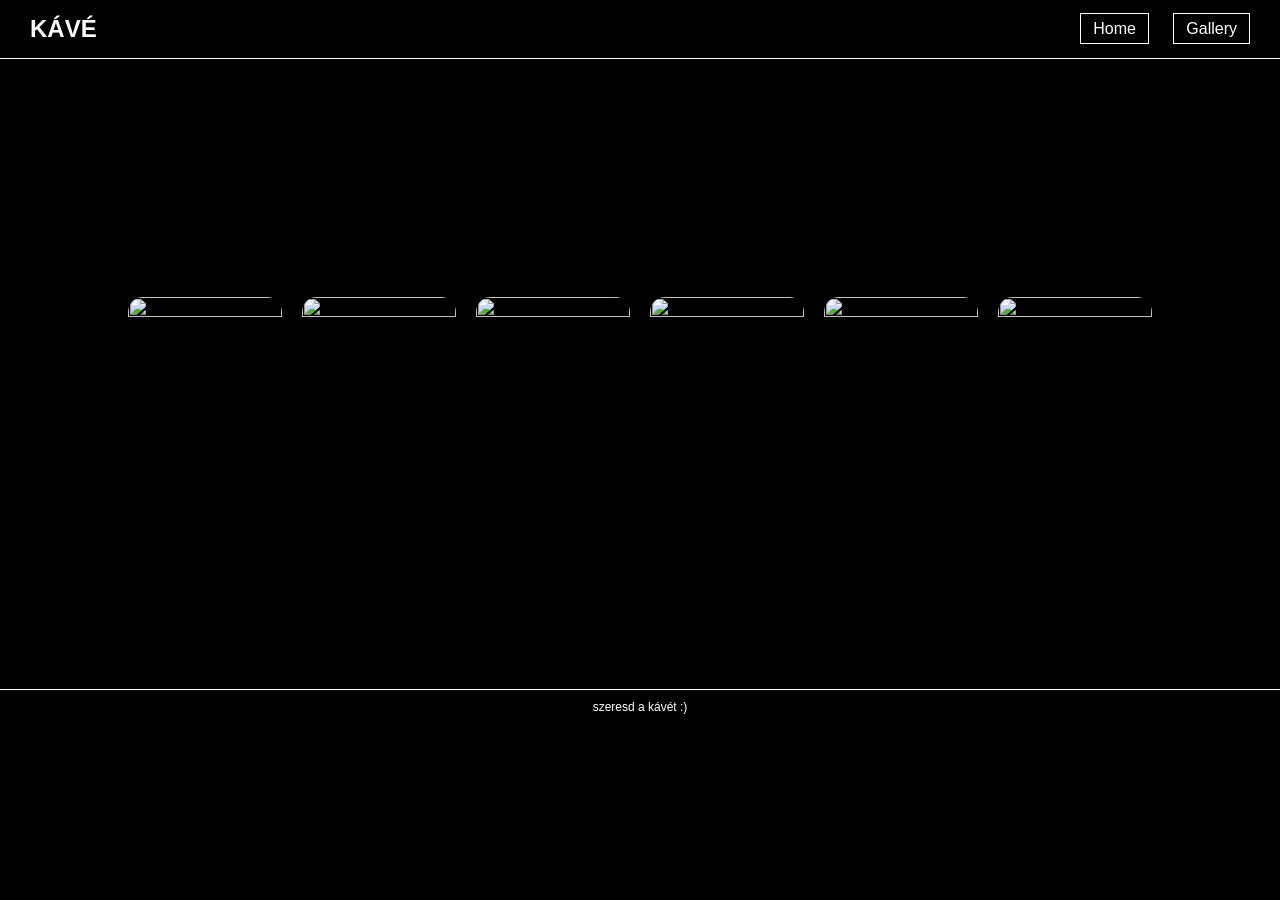
==== gallery.html @ 64d6b629 "Create gallery.html" ====
<!DOCTYPE html>
<html lang="hu">
<head>
    <meta charset="UTF-8">
    <title>Kávé - Galéria</title>
    <link rel="stylesheet" href="style.css">
</head>
<body>

<header>
    <div class="logo">KÁVÉ</div>
    <div class="nav-buttons">
        <a href="index.html">Home</a>
        <a href="gallery.html">Gallery</a>
    </div>
</header>

<main>
    <div class="gallery">
        <img src="https://images.unsplash.com/photo-1509042239860-f550ce710b93">
        <img src="https://images.unsplash.com/photo-1495474472287-4d71bcdd2085">
        <img src="https://images.unsplash.com/photo-1504753793650-d4a2b783c15e">
        <img src="https://images.unsplash.com/photo-1512568400610-62da28bc8a13">
        <img src="https://images.unsplash.com/photo-1461023058943-07fcbe16d735">
        <img src="https://images.unsplash.com/photo-1442512595331-e89e73853f31">
    </div>
</main>

<footer>
    szeresd a kávét :)
</footer>

</body>
</html>
---- style.css ----
body {
    margin: 0;
    background-color: black;
    color: white;
    font-family: Arial, sans-serif;
}

/* HEADER */
header {
    display: flex;
    justify-content: space-between;
    align-items: center;
    padding: 15px 30px;
    border-bottom: 1px solid white;
}

.logo {
    font-size: 24px;
    font-weight: bold;
}

.nav-buttons a {
    color: white;
    text-decoration: none;
    margin-left: 20px;
    border: 1px solid white;
    padding: 6px 12px;
    transition: 0.3s;
}

.nav-buttons a:hover {
    background-color: white;
    color: black;
}

/* MAIN */
main {
    display: flex;
    justify-content: center;
    align-items: center;
    min-height: 70vh;
}

/* HOME IMAGE */
main img {
    max-width: 300px;
    width: 100%;
    border-radius: 10px;
}

/* GALLERY */
.gallery {
    display: grid;
    grid-template-columns: repeat(auto-fit, minmax(150px, 1fr));
    gap: 20px;
    width: 80%;
}

.gallery img {
    width: 100%;
    aspect-ratio: 1 / 1; /* négyzet */
    object-fit: cover;
    border-radius: 15px;
    transition: transform 0.3s ease;
}

.gallery img:hover {
    transform: scale(1.1);
}

/* FOOTER */
footer {
    text-align: center;
    padding: 10px;
    font-size: 12px;
    border-top: 1px solid white;
}
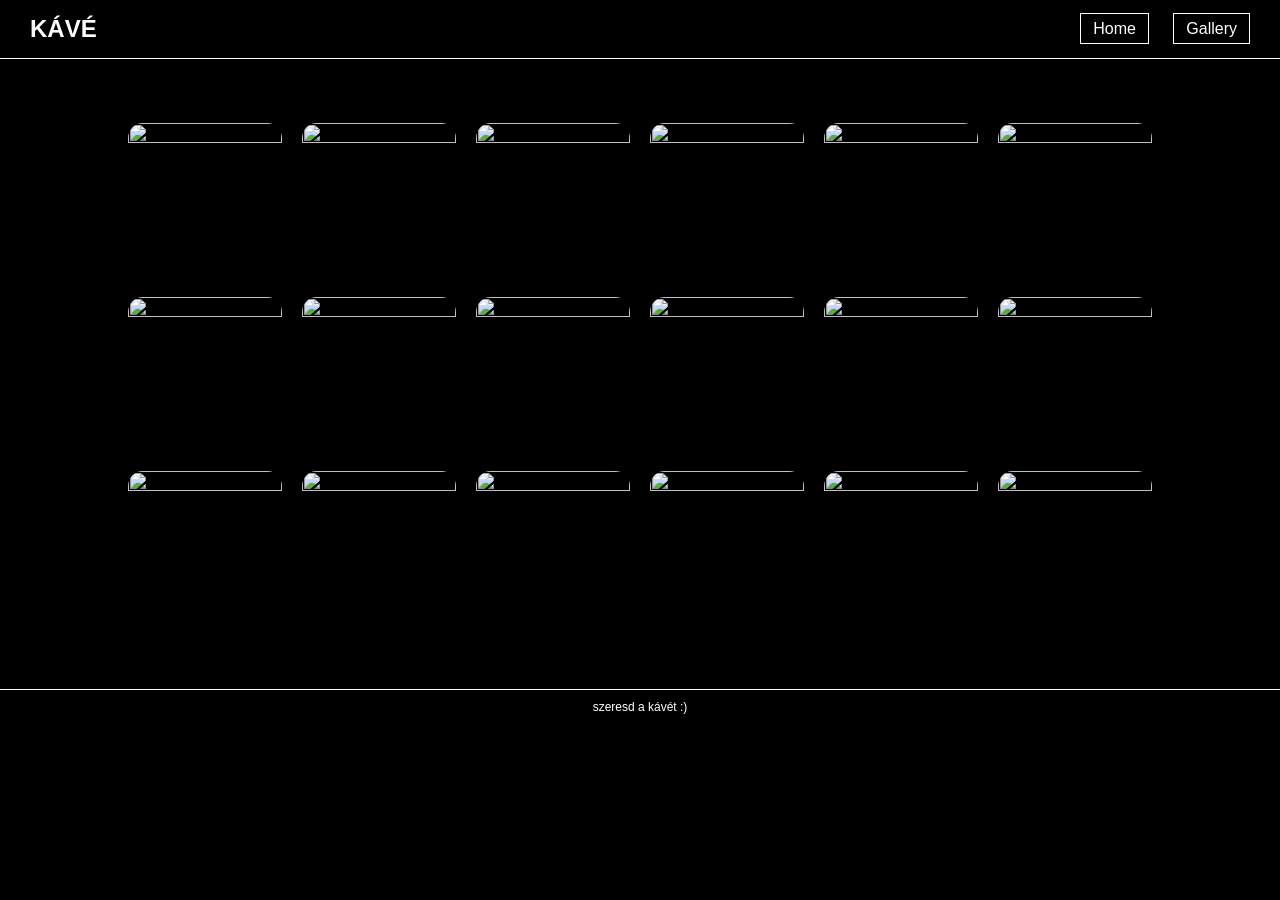
==== commit a77d8f89: "Update gallery.html" ====
--- a/gallery.html
+++ b/gallery.html
@@ -16,14 +16,28 @@
 </header>
 
 <main>
-    <div class="gallery">
-        <img src="https://images.unsplash.com/photo-1509042239860-f550ce710b93">
-        <img src="https://images.unsplash.com/photo-1495474472287-4d71bcdd2085">
-        <img src="https://images.unsplash.com/photo-1504753793650-d4a2b783c15e">
-        <img src="https://images.unsplash.com/photo-1512568400610-62da28bc8a13">
-        <img src="https://images.unsplash.com/photo-1461023058943-07fcbe16d735">
-        <img src="https://images.unsplash.com/photo-1442512595331-e89e73853f31">
-    </div>
+<div class="gallery">
+    <img src="https://images.unsplash.com/photo-1509042239860-f550ce710b93">
+    <img src="https://images.unsplash.com/photo-1495474472287-4d71bcdd2085">
+    <img src="https://images.unsplash.com/photo-1504753793650-d4a2b783c15e">
+    <img src="https://images.unsplash.com/photo-1512568400610-62da28bc8a13">
+    <img src="https://images.unsplash.com/photo-1461023058943-07fcbe16d735">
+    <img src="https://images.unsplash.com/photo-1442512595331-e89e73853f31">
+
+    <img src="https://images.unsplash.com/photo-1507133750040-4a8f57021571">
+    <img src="https://images.unsplash.com/photo-1510626176961-4b57d4fbad03">
+    <img src="https://images.unsplash.com/photo-1504639725590-34d0984388bd">
+    <img src="https://images.unsplash.com/photo-1501339847302-ac426a4a7cbb">
+    <img src="https://images.unsplash.com/photo-1498804103079-a6351b050096">
+    <img src="https://images.unsplash.com/photo-1447933601403-0c6688de566e">
+
+    <img src="https://images.unsplash.com/photo-1502462041640-b3d7f7e4d6e0">
+    <img src="https://images.unsplash.com/photo-1517256064527-09c73fc73e38">
+    <img src="https://images.unsplash.com/photo-1517701604599-bb29b565090c">
+    <img src="https://images.unsplash.com/photo-1511920183353-3c1c3b44b3e2">
+    <img src="https://images.unsplash.com/photo-1507919982164-64a3b6f5c6b3">
+    <img src="https://images.unsplash.com/photo-1494314671902-399b18174975">
+</div>
 </main>
 
 <footer>
--- a/style.css
+++ b/style.css
@@ -43,9 +43,10 @@
 
 /* HOME IMAGE */
 main img {
-    max-width: 300px;
-    width: 100%;
-    border-radius: 10px;
+    width: 200px;
+    aspect-ratio: 1 / 1;
+    object-fit: cover;
+    border-radius: 15px;
 }
 
 /* GALLERY */
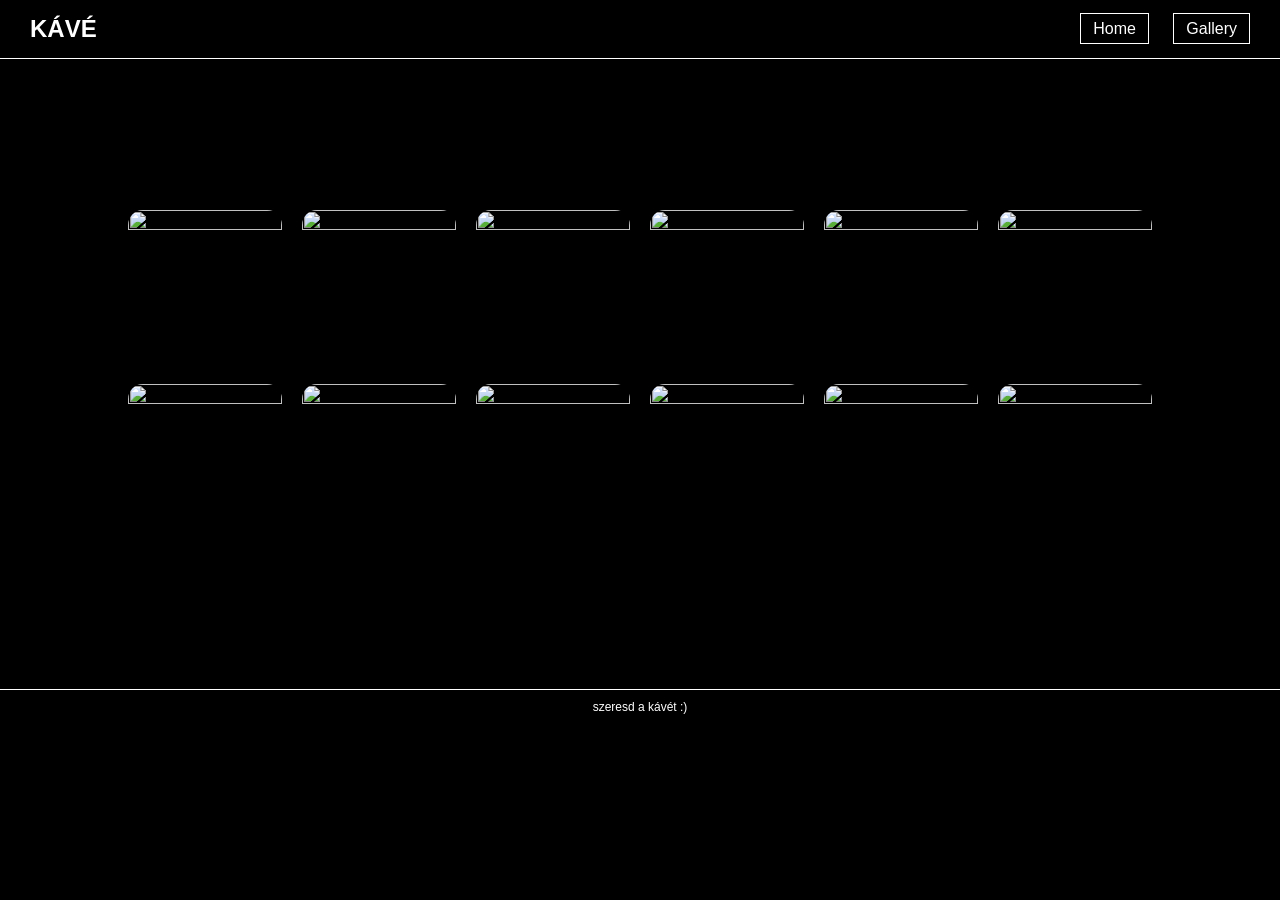
==== commit 73620991: "Update gallery.html" ====
--- a/gallery.html
+++ b/gallery.html
@@ -30,13 +30,6 @@
     <img src="https://images.unsplash.com/photo-1501339847302-ac426a4a7cbb">
     <img src="https://images.unsplash.com/photo-1498804103079-a6351b050096">
     <img src="https://images.unsplash.com/photo-1447933601403-0c6688de566e">
-
-    <img src="https://images.unsplash.com/photo-1502462041640-b3d7f7e4d6e0">
-    <img src="https://images.unsplash.com/photo-1517256064527-09c73fc73e38">
-    <img src="https://images.unsplash.com/photo-1517701604599-bb29b565090c">
-    <img src="https://images.unsplash.com/photo-1511920183353-3c1c3b44b3e2">
-    <img src="https://images.unsplash.com/photo-1507919982164-64a3b6f5c6b3">
-    <img src="https://images.unsplash.com/photo-1494314671902-399b18174975">
 </div>
 </main>
 
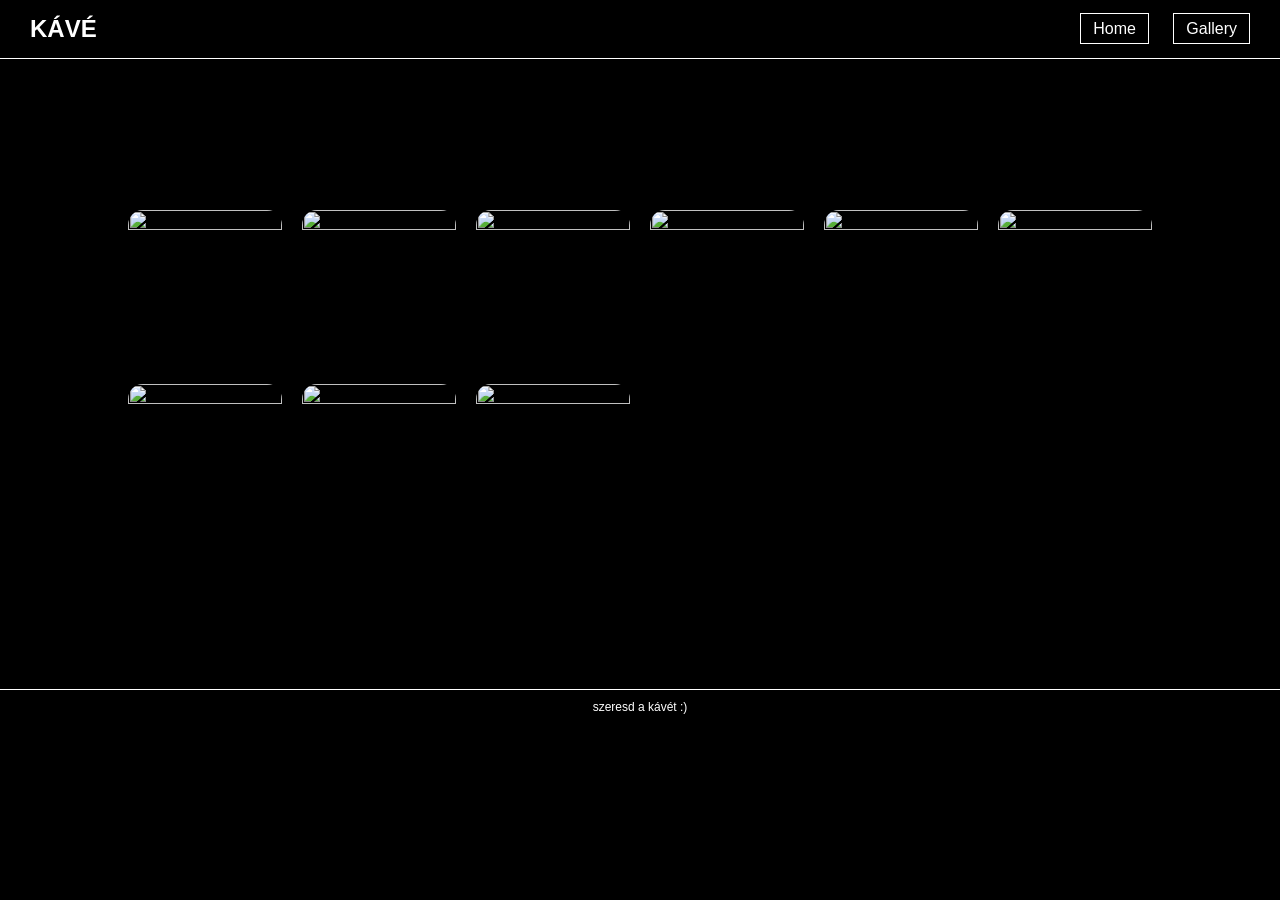
==== commit 4a8d2b0c: "Update gallery.html" ====
--- a/gallery.html
+++ b/gallery.html
@@ -23,13 +23,9 @@
     <img src="https://images.unsplash.com/photo-1512568400610-62da28bc8a13">
     <img src="https://images.unsplash.com/photo-1461023058943-07fcbe16d735">
     <img src="https://images.unsplash.com/photo-1442512595331-e89e73853f31">
-
     <img src="https://images.unsplash.com/photo-1507133750040-4a8f57021571">
     <img src="https://images.unsplash.com/photo-1510626176961-4b57d4fbad03">
     <img src="https://images.unsplash.com/photo-1504639725590-34d0984388bd">
-    <img src="https://images.unsplash.com/photo-1501339847302-ac426a4a7cbb">
-    <img src="https://images.unsplash.com/photo-1498804103079-a6351b050096">
-    <img src="https://images.unsplash.com/photo-1447933601403-0c6688de566e">
 </div>
 </main>
 
--- a/style.css
+++ b/style.css
@@ -3,6 +3,12 @@
     background-color: black;
     color: white;
     font-family: Arial, sans-serif;
+    
+    cursor: url('cursor.png'), 16 16, auto;
+}
+
+a:hover {
+    cursor: pointer;
 }
 
 /* HEADER */
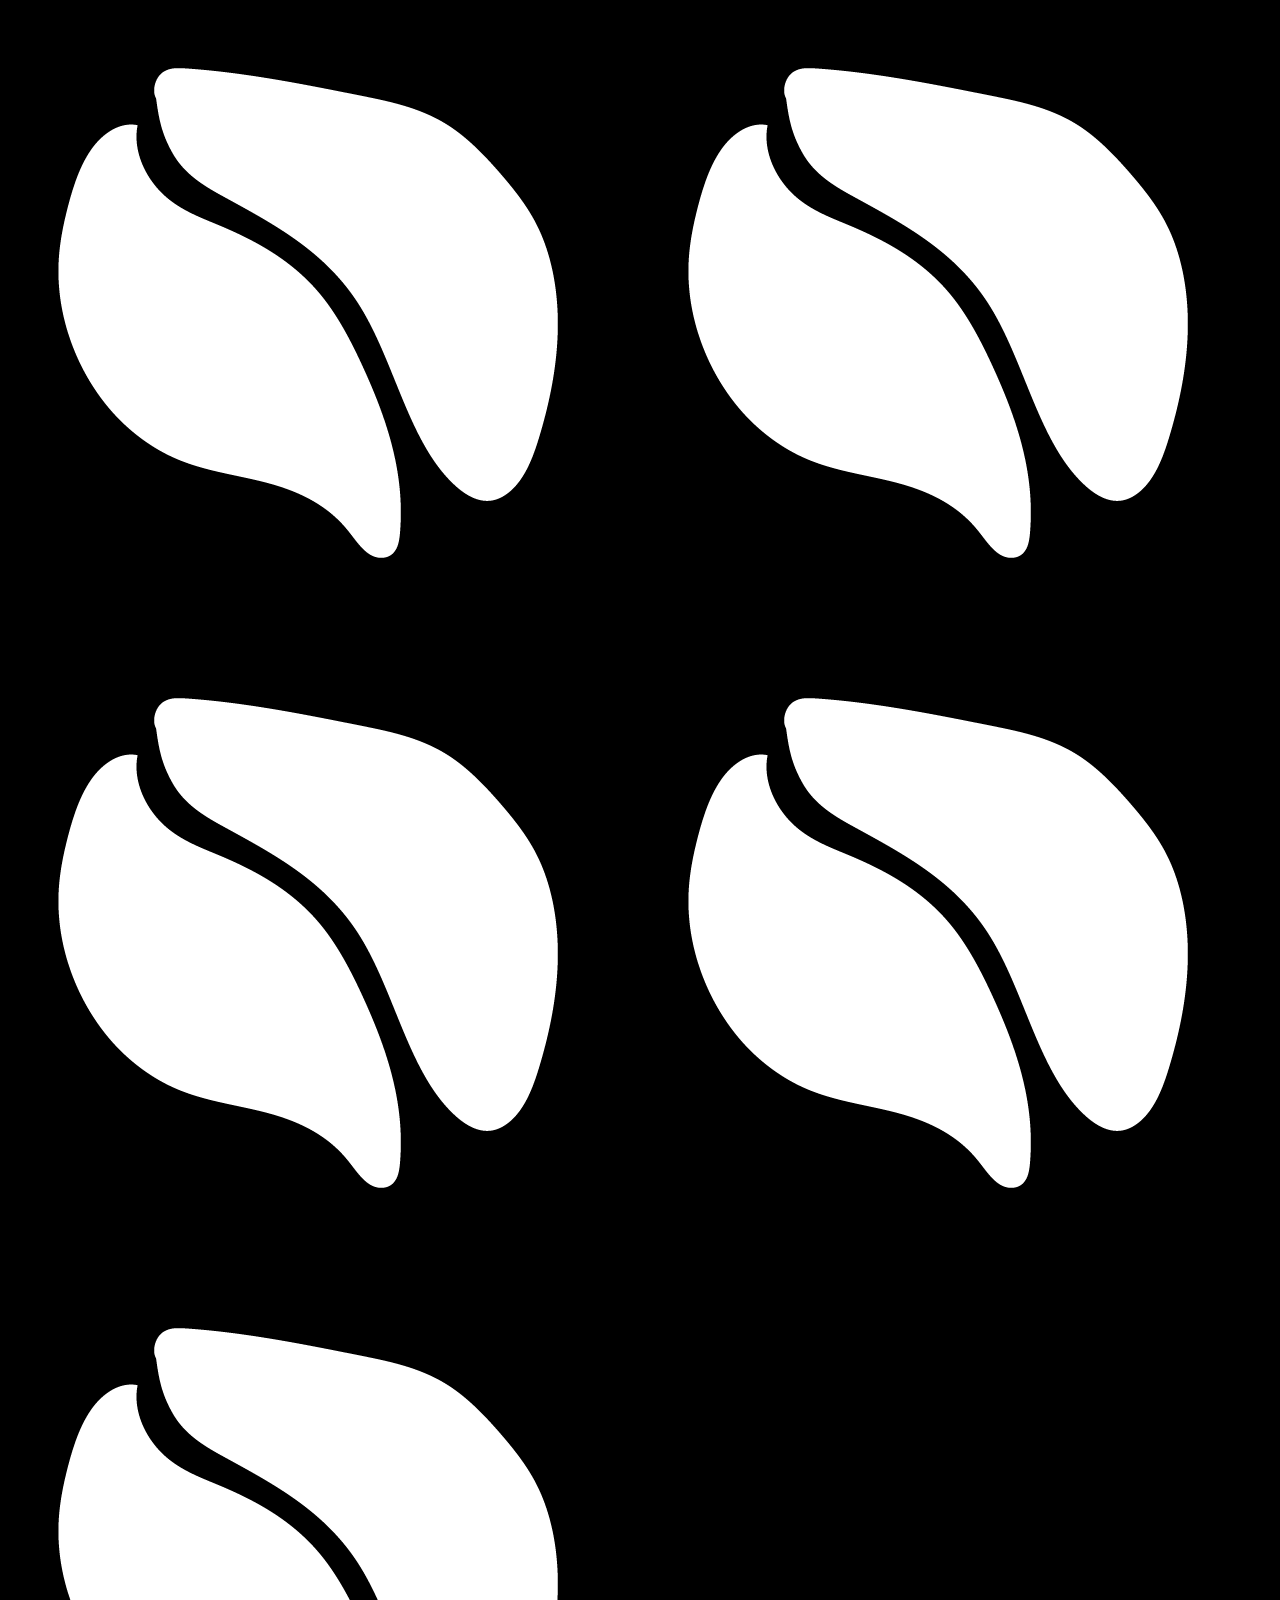
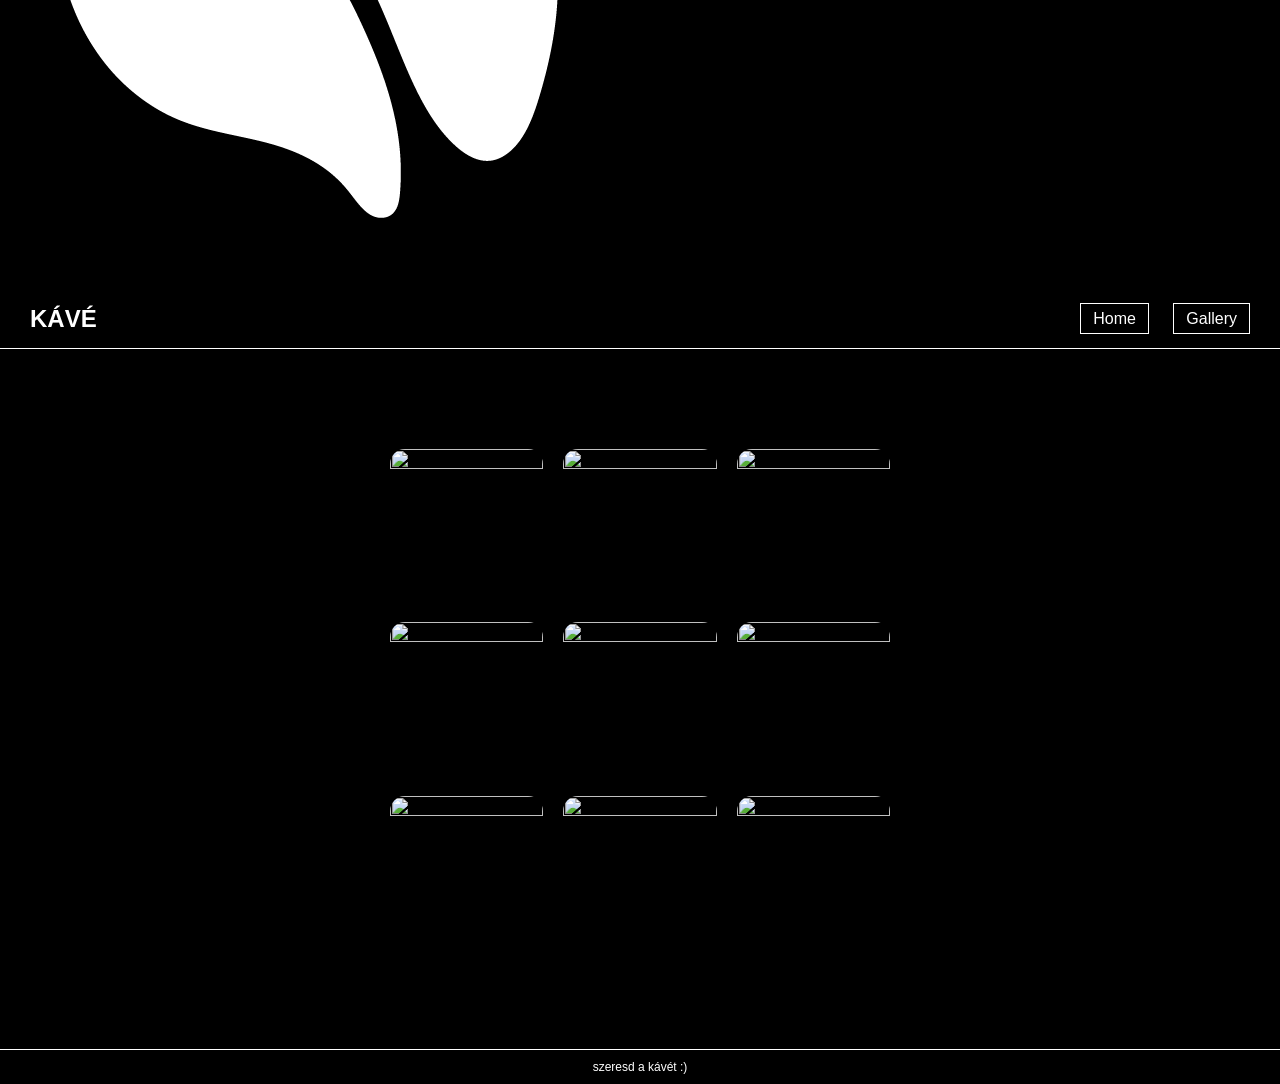
==== commit faceed88: "Update gallery.html" ====
--- a/gallery.html
+++ b/gallery.html
@@ -6,6 +6,13 @@
     <link rel="stylesheet" href="style.css">
 </head>
 <body>
+<div class="beans-container">
+    <img src="bean.png" class="bean" style="left:10%;">
+    <img src="bean.png" class="bean" style="left:30%;">
+    <img src="bean.png" class="bean" style="left:50%;">
+    <img src="bean.png" class="bean" style="left:70%;">
+    <img src="bean.png" class="bean" style="left:90%;">
+</div>
 
 <header>
     <div class="logo">KÁVÉ</div>
--- a/style.css
+++ b/style.css
@@ -3,7 +3,8 @@
     background-color: black;
     color: white;
     font-family: Arial, sans-serif;
-    
+}
+
     cursor: url('cursor.png'), 16 16, auto;
 }
 
@@ -49,18 +50,24 @@
 
 /* HOME IMAGE */
 main img {
-    width: 200px;
+    width: 300px;
     aspect-ratio: 1 / 1;
     object-fit: cover;
     border-radius: 15px;
 }
 
+    main img:hover {
+    transform: scale(1.1);
+}
+
 /* GALLERY */
 .gallery {
     display: grid;
-    grid-template-columns: repeat(auto-fit, minmax(150px, 1fr));
+    grid-template-columns: repeat(3, 1fr);
     gap: 20px;
-    width: 80%;
+    
+    width: 500px;
+    margin: 100px auto; /* ↑↓ tér a header és footer felé */
 }
 
 .gallery img {
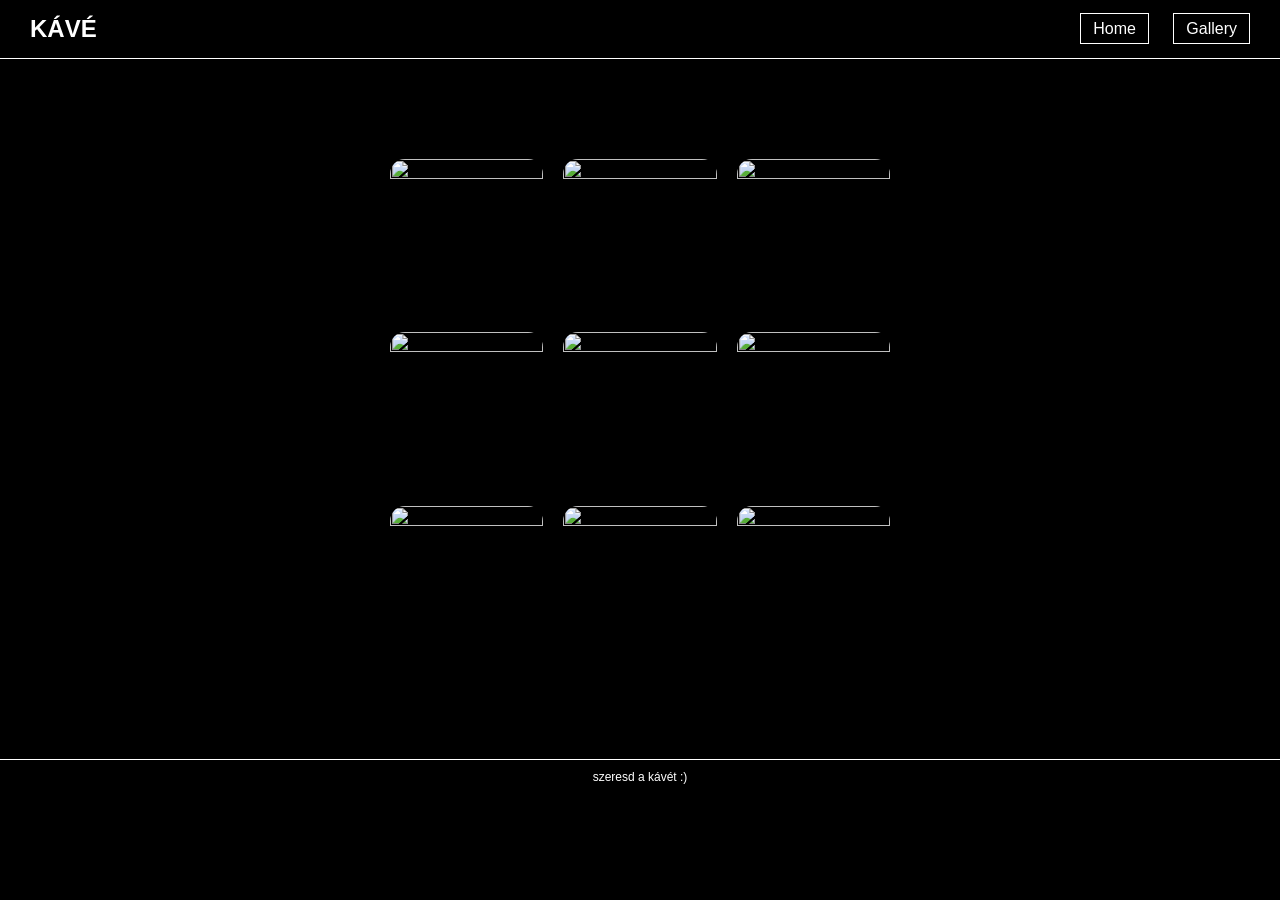
==== commit f8ad00d2: "Update gallery.html" ====
--- a/gallery.html
+++ b/gallery.html
@@ -6,13 +6,6 @@
     <link rel="stylesheet" href="style.css">
 </head>
 <body>
-<div class="beans-container">
-    <img src="bean.png" class="bean" style="left:10%;">
-    <img src="bean.png" class="bean" style="left:30%;">
-    <img src="bean.png" class="bean" style="left:50%;">
-    <img src="bean.png" class="bean" style="left:70%;">
-    <img src="bean.png" class="bean" style="left:90%;">
-</div>
 
 <header>
     <div class="logo">KÁVÉ</div>
--- a/style.css
+++ b/style.css
@@ -89,3 +89,45 @@
     font-size: 12px;
     border-top: 1px solid white;
 }
+
+/* háttér animáció container */
+.beans-container {
+    position: fixed;
+    top: 0;
+    left: 0;
+    width: 100%;
+    height: 100%;
+
+    pointer-events: none; /* ne zavarja a kattintást */
+    overflow: hidden;
+    z-index: 0;
+}
+
+/* egy-egy kávébab */
+.bean {
+    position: absolute;
+    top: -50px;
+    width: 30px;
+    opacity: 0.8;
+
+    animation: fall linear infinite;
+
+/* animáció */
+@keyframes fall {
+    0% {
+        transform: translateY(0) rotate(0deg);
+    }
+    100% {
+        transform: translateY(110vh) rotate(360deg);
+
+header, main, footer {
+    position: relative;
+    z-index: 1;
+
+.bean:nth-child(1) { animation-duration: 6s; }
+.bean:nth-child(2) { animation-duration: 8s; }
+.bean:nth-child(3) { animation-duration: 5s; }
+.bean:nth-child(4) { animation-duration: 7s; }
+.bean:nth-child(5) { animation-duration: 9s; }
+
+}
